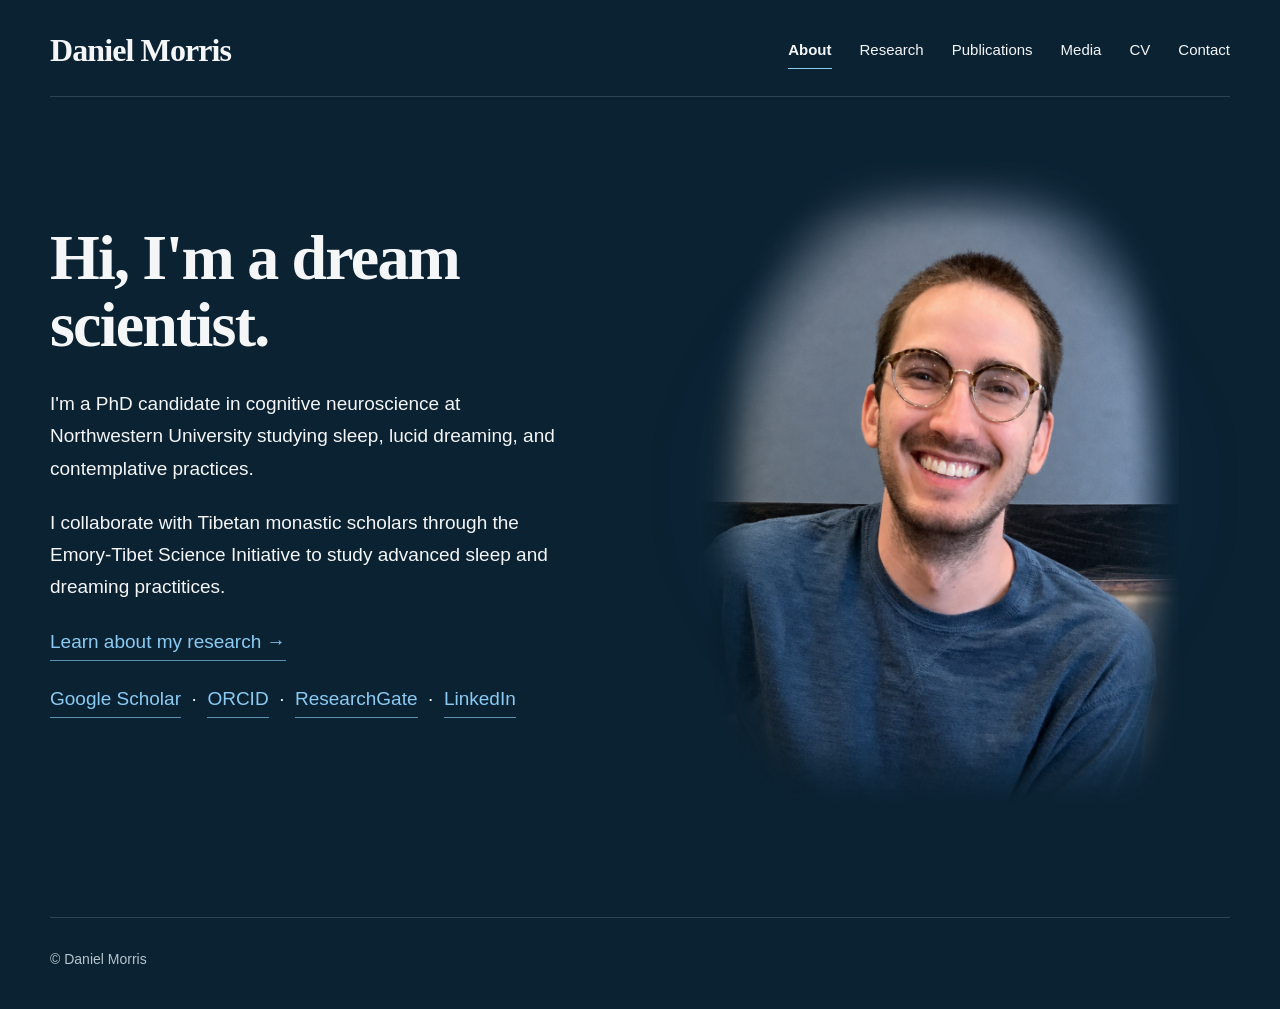
==== index.html @ db5aba52 "Revise collaboration details in index.html Updated collaboration description with Tibetan scholars." ====
<!DOCTYPE html>
<html lang="en">

<head>

    <meta charset="UTF-8">

    <meta
        name="viewport"
        content="width=device-width, initial-scale=1.0">

    <title>Daniel Morris | Dream scientist</title>

    <meta
        name="description"
        content="Daniel Morris is a dream scientist and PhD candidate in cognitive neuroscience at Northwestern University studying sleep, lucid dreaming, and contemplative practices.">

    <meta
        name="robots"
        content="index, follow">

    <link
        rel="canonical"
        href="https://danieljacobmorris.com/">

    <link
        rel="icon"
        type="image/png"
        href="/favicon.png">

    <link
        rel="apple-touch-icon"
        href="/favicon.png">

    <meta
        property="og:title"
        content="Daniel Morris | Dream scientist">

    <meta
        property="og:description"
        content="Daniel Morris is a dream scientist and PhD candidate in cognitive neuroscience at Northwestern University studying sleep, lucid dreaming, and contemplative practices.">

    <meta
        property="og:url"
        content="https://danieljacobmorris.com/">

    <meta
        property="og:type"
        content="profile">

    <meta
        property="og:site_name"
        content="Daniel Morris">

    <meta
        property="og:image"
        content="https://danieljacobmorris.com/images/profile.jpg">


    <script type="application/ld+json">
    {
        "@context": "https://schema.org",
        "@type": "WebSite",
        "@id": "https://danieljacobmorris.com/#website",
        "url": "https://danieljacobmorris.com/",
        "name": "Daniel Morris",
        "alternateName": "Daniel Jacob Morris"
    }
    </script>


    <script type="application/ld+json">
    {
        "@context": "https://schema.org",
        "@type": "ProfilePage",
        "@id": "https://danieljacobmorris.com/#profilepage",

        "url": "https://danieljacobmorris.com/",

        "name": "Daniel Morris | Dream scientist",

        "description": "Daniel Morris is a dream scientist and PhD candidate in cognitive neuroscience at Northwestern University studying sleep, lucid dreaming, and contemplative practices.",

        "isPartOf": {
            "@id": "https://danieljacobmorris.com/#website"
        },

        "mainEntity": {

            "@type": "Person",

            "@id": "https://danieljacobmorris.com/#person",

            "name": "Daniel Jacob Morris",

            "alternateName": [
                "Daniel Morris",
                "Daniel J. Morris"
            ],

            "url": "https://danieljacobmorris.com/",

            "image": "https://danieljacobmorris.com/images/profile.jpg",

            "jobTitle": "PhD Candidate in Cognitive Neuroscience",

            "description": "Dream scientist studying sleep, lucid dreaming, and contemplative practices.",

            "affiliation": {
                "@type": "CollegeOrUniversity",
                "name": "Northwestern University",
                "url": "https://www.northwestern.edu/"
            },

            "sameAs": [
                "https://scholar.google.com/citations?user=UMp7wjQAAAAJ&hl=en",
                "https://orcid.org/0009-0005-4579-817X",
                "https://www.researchgate.net/profile/Daniel-Morris-19",
                "https://www.linkedin.com/in/daniel-morris97"
            ],

            "knowsAbout": [
                "Sleep",
                "Dreaming",
                "Lucid Dreaming",
                "Cognitive Neuroscience",
                "Contemplative Practices",
                "Dream Research",
                "Consciousness"
            ]

        }
    }
    </script>


    <link
        rel="stylesheet"
        href="/style.css">

</head>


<body>


<a
    class="skip-link"
    href="#main-content">

    Skip to main content

</a>


<header class="site-header">

    <a
        class="site-name"
        href="/">

        Daniel Morris

    </a>


    <nav aria-label="Main navigation">

        <a
            href="/"
            aria-current="page">

            About

        </a>

        <a href="/research.html">
            Research
        </a>

        <a href="/publications.html">
            Publications
        </a>

        <a href="/media.html">
            Media
        </a>

        <a href="/cv.html">
            CV
        </a>

        <a href="/contact.html">
            Contact
        </a>

    </nav>

</header>


<main id="main-content">


    <section class="hero">


        <div class="hero-image">

            <img
                src="images/profile-blended.png"
                alt="Daniel Morris">

        </div>


        <div class="hero-text">

            <h1>
                Hi, I'm a dream scientist.
            </h1>


            <p>
                I'm a PhD candidate in cognitive neuroscience
                at Northwestern University studying sleep,
                lucid dreaming, and contemplative practices.
            </p>


            <p>
                I collaborate with Tibetan monastic scholars through the Emory-Tibet Science Initiative 
                to study advanced sleep and dreaming practitices.
            </p>


            <p>

                <a
                    class="text-link"
                    href="/research.html">

                    Learn about my research →

                </a>

            </p>


            <p>

                <a
                    class="text-link"
                    href="https://scholar.google.com/citations?user=UMp7wjQAAAAJ&hl=en"
                    target="_blank"
                    rel="noopener">

                    Google Scholar

                </a>

                &nbsp;·&nbsp;

                <a
                    class="text-link"
                    href="https://orcid.org/0009-0005-4579-817X"
                    target="_blank"
                    rel="noopener">

                    ORCID

                </a>

                &nbsp;·&nbsp;

                <a
                    class="text-link"
                    href="https://www.researchgate.net/profile/Daniel-Morris-19"
                    target="_blank"
                    rel="noopener">

                    ResearchGate

                </a>

                &nbsp;·&nbsp;

                <a
                    class="text-link"
                    href="https://www.linkedin.com/in/daniel-morris97"
                    target="_blank"
                    rel="noopener">

                    LinkedIn

                </a>

            </p>

        </div>


    </section>


</main>


<footer>

    <p>
        © Daniel Morris
    </p>

</footer>


</body>

</html>
---- style.css ----
/* =========================================================
   DANIEL MORRIS
   Personal Academic Website
   Dark Navy Theme
   ========================================================= */


/* =========================================================
   COLOR VARIABLES
   ========================================================= */

:root {
    --background: #0B2233;

    --text: #F4F6F7;
    --muted-text: #B7C4CC;

    --accent: #8BCBF3;
    --accent-soft: #B7DDF5;

    --line: rgba(244, 246, 247, 0.15);

    --panel: rgba(255, 255, 255, 0.045);
    --panel-hover: rgba(255, 255, 255, 0.075);

    --field: rgba(255, 255, 255, 0.075);
    --field-focus: rgba(255, 255, 255, 0.11);

    --deep: #071923;
}


/* =========================================================
   GLOBAL RESET
   ========================================================= */

*,
*::before,
*::after {
    box-sizing: border-box;
}


html {
    scroll-behavior: smooth;
}


body {
    margin: 0;

    min-height: 100vh;

    background: var(--background);
    color: var(--text);

    font-family:
        -apple-system,
        BlinkMacSystemFont,
        "Segoe UI",
        Helvetica,
        Arial,
        sans-serif;

    font-size: 16px;
    line-height: 1.65;

    -webkit-font-smoothing: antialiased;
}


img {
    display: block;
    max-width: 100%;
}


a {
    color: inherit;
}


main {
    width: 100%;
}


/* =========================================================
   ACCESSIBILITY
   ========================================================= */

.skip-link {
    position: absolute;

    top: 12px;
    left: -9999px;

    z-index: 1000;

    padding: 10px 15px;

    background: var(--text);
    color: var(--background);

    border: 1px solid var(--text);

    text-decoration: none;
}


.skip-link:focus {
    left: 12px;
}


a:focus-visible,
button:focus-visible,
input:focus-visible,
textarea:focus-visible {
    outline: 3px solid rgba(139, 203, 243, 0.55);
    outline-offset: 3px;
}


/* =========================================================
   HEADER
   ========================================================= */

.site-header {
    width: calc(100% - 96px);
    max-width: 1180px;

    margin: 0 auto;
    padding: 34px 0 30px;

    display: flex;
    align-items: center;
    justify-content: space-between;

    gap: 40px;

    border-bottom: 1px solid var(--line);
}


.site-name {
    color: var(--text);

    text-decoration: none;

    font-family:
        Georgia,
        "Times New Roman",
        serif;

    font-size: 32px;
    font-weight: 600;

    line-height: 1;

    letter-spacing: -0.9px;

    white-space: nowrap;

    transition: opacity 0.2s ease;
}


.site-name:hover {
    opacity: 0.68;
}


/* =========================================================
   NAVIGATION
   ========================================================= */

nav {
    display: flex;
    align-items: center;

    gap: 28px;
}


nav a {
    position: relative;

    color: var(--text);

    text-decoration: none;

    font-size: 15px;
    font-weight: 400;

    transition:
        opacity 0.2s ease,
        color 0.2s ease;
}


nav a:hover {
    color: var(--accent-soft);
}


nav a[aria-current="page"] {
    font-weight: 600;
}


nav a[aria-current="page"]::after {
    content: "";

    position: absolute;

    left: 0;
    right: 0;
    bottom: -7px;

    height: 1px;

    background: var(--accent);
}


/* =========================================================
   HOMEPAGE HERO
   ========================================================= */

.hero {
    width: calc(100% - 96px);
    max-width: 1180px;

    margin: 65px auto 115px;

    display: grid;

    grid-template-columns:
        minmax(0, 0.95fr)
        minmax(0, 1.05fr);

    gap: 70px;

    align-items: center;
}


/*
    Text appears on left and portrait appears on right,
    similar to the layout you liked.
*/

.hero-text {
    grid-column: 1;
    grid-row: 1;

    width: 100%;
    max-width: 540px;
}


.hero-image {
    grid-column: 2;
    grid-row: 1;

    position: relative;

    min-width: 0;

    display: flex;
    align-items: center;
    justify-content: center;
}


/*
    Very subtle blue glow behind portrait.
    This helps the image feel integrated into the page.
*/

.hero-image::before {
    content: "";

    position: absolute;

    width: 88%;
    height: 78%;

    left: 7%;
    top: 12%;

    background:
        radial-gradient(
            ellipse at center,
            rgba(66, 123, 158, 0.18) 0%,
            rgba(31, 77, 105, 0.10) 42%,
            rgba(11, 34, 51, 0) 74%
        );

    filter: blur(30px);

    pointer-events: none;
}


.hero-image img {
    position: relative;

    z-index: 1;

    width: 100%;
    height: auto;

    max-height: 640px;

    object-fit: contain;
    object-position: center;

    border-radius: 0;

    /*
       The PNG itself already has transparent feathered edges,
       so the #0B2233 page background comes through naturally.
    */

    filter:
        saturate(0.93)
        contrast(1.02);

    -webkit-filter:
        saturate(0.93)
        contrast(1.02);
}


.hero h1 {
    margin: 0 0 30px;

    color: var(--text);

    font-family:
        Georgia,
        "Times New Roman",
        serif;

    font-size: clamp(48px, 5vw, 66px);
    font-weight: 600;

    line-height: 1.05;

    letter-spacing: -1.8px;
}


.hero p {
    margin: 0 0 22px;

    color: var(--text);

    font-size: 19px;
    line-height: 1.7;
}


/* =========================================================
   TEXT LINKS
   ========================================================= */

.text-link {
    display: inline-block;

    color: var(--accent);

    text-decoration: none;

    border-bottom: 1px solid rgba(139, 203, 243, 0.65);

    padding-bottom: 2px;

    transition:
        color 0.2s ease,
        border-color 0.2s ease,
        opacity 0.2s ease;
}


.text-link:hover {
    color: var(--accent-soft);

    border-color: var(--accent-soft);
}


/* =========================================================
   STANDARD INTERIOR PAGES
   ========================================================= */

.page {
    width: calc(100% - 96px);
    max-width: 1000px;

    margin: 70px auto 120px;
}


.page-header {
    margin-bottom: 60px;
}


.page h1,
.page-header h1 {
    margin: 0 0 22px;

    font-family:
        Georgia,
        "Times New Roman",
        serif;

    font-size: clamp(44px, 5vw, 58px);
    font-weight: 600;

    line-height: 1.08;

    letter-spacing: -1.3px;

    color: var(--text);
}


.page-description {
    max-width: 720px;

    margin: 0;

    color: var(--muted-text);

    font-size: 19px;
    line-height: 1.75;
}


.page h2 {
    margin: 60px 0 18px;

    font-family:
        Georgia,
        "Times New Roman",
        serif;

    font-size: 30px;
    font-weight: 600;

    color: var(--text);
}


.page h3 {
    margin: 40px 0 12px;

    font-size: 21px;

    color: var(--text);
}


.page p {
    max-width: 760px;

    margin: 0 0 22px;

    font-size: 18px;
    line-height: 1.75;
}


/* =========================================================
   CONTENT SECTIONS
   ========================================================= */

.content-section {
    margin-bottom: 80px;
}


.content-section + .content-section {
    padding-top: 65px;

    border-top: 1px solid var(--line);
}


/* =========================================================
   GENERIC RESEARCH GRID
   ========================================================= */

.intro {
    width: calc(100% - 96px);
    max-width: 1180px;

    margin: 0 auto;
    padding: 80px 0 120px;

    border-top: 1px solid var(--line);
}


.intro h2 {
    margin: 0 0 20px;

    font-family:
        Georgia,
        "Times New Roman",
        serif;

    font-size: 40px;
    font-weight: 600;

    letter-spacing: -0.8px;
}


.section-intro {
    max-width: 680px;

    margin: 0 0 60px;

    color: var(--muted-text);

    font-size: 19px;
    line-height: 1.7;
}


.research-grid {
    display: grid;

    grid-template-columns:
        repeat(3, minmax(0, 1fr));

    gap: 50px;
}


.research-grid h3 {
    margin: 0 0 12px;

    font-family:
        Georgia,
        "Times New Roman",
        serif;

    font-size: 22px;
    font-weight: 600;
}


.research-grid p {
    margin: 0;

    color: var(--muted-text);

    line-height: 1.7;
}


/* =========================================================
   GENERIC PROJECT CARDS
   ========================================================= */

.project-list {
    display: grid;

    gap: 70px;
}


.project-card {
    display: grid;

    grid-template-columns:
        minmax(220px, 0.8fr)
        minmax(0, 1.2fr);

    gap: 50px;

    align-items: start;
}


.project-card img {
    width: 100%;

    aspect-ratio: 4 / 3;

    object-fit: cover;

    border-radius: 3px;
}


/* =========================================================
   GENERIC PUBLICATIONS
   ========================================================= */

.publication-list {
    display: flex;
    flex-direction: column;
}


.publication {
    padding: 27px 0;

    border-top: 1px solid var(--line);
}


.publication:last-child {
    border-bottom: 1px solid var(--line);
}


.publication-year {
    margin-bottom: 6px;

    color: var(--muted-text);

    font-size: 14px;
    font-weight: 600;
}


.publication p {
    max-width: 850px;

    margin: 0 0 10px;

    font-size: 16px;
}


.publication-links {
    display: flex;
    flex-wrap: wrap;

    gap: 14px;
}


/* =========================================================
   BUTTONS
   ========================================================= */

.button {
    display: inline-block;

    padding: 11px 18px;

    border: 1px solid rgba(244, 246, 247, 0.65);
    border-radius: 3px;

    background: transparent;
    color: var(--text);

    text-decoration: none;

    font-size: 15px;

    transition:
        background 0.2s ease,
        color 0.2s ease,
        border-color 0.2s ease;
}


.button:hover {
    background: var(--text);
    color: var(--background);

    border-color: var(--text);
}


.button-secondary {
    border-color: rgba(244, 246, 247, 0.36);
}


/* =========================================================
   CV PAGE
   ========================================================= */

.cv-page {
    width: calc(100% - 96px);
    max-width: 1180px;

    margin: 60px auto 110px;
}


.cv-heading {
    margin-bottom: 35px;

    display: flex;
    justify-content: space-between;
    align-items: flex-end;

    gap: 40px;
}


.cv-heading h1 {
    margin: 0 0 12px;

    font-family:
        Georgia,
        "Times New Roman",
        serif;

    font-size: clamp(44px, 5vw, 58px);
    font-weight: 600;

    line-height: 1.08;

    letter-spacing: -1.3px;

    color: var(--text);
}


.cv-heading p {
    margin: 0;

    color: var(--muted-text);

    font-size: 18px;
}


.cv-actions {
    display: flex;

    gap: 12px;
}


.cv-viewer {
    width: 100%;
    height: 82vh;

    min-height: 700px;

    overflow: hidden;

    background: rgba(255, 255, 255, 0.06);

    border: 1px solid var(--line);
}


.cv-viewer iframe {
    display: block;

    width: 100%;
    height: 100%;

    border: 0;
}


.pdf-fallback {
    margin-top: 15px;

    color: var(--muted-text);

    font-size: 14px;
}


.pdf-fallback a {
    color: var(--accent);

    text-underline-offset: 3px;
}


/* =========================================================
   CONTACT PAGE
   ========================================================= */

.contact-body {
    background: var(--background);

    color: var(--text);
}


/*
   Keeping this rule means your older Contact HTML will also
   look consistent if it still has the "contact-header" class.
*/

.contact-header .site-name {
    font-family:
        Georgia,
        "Times New Roman",
        serif;

    font-size: 32px;
    font-weight: 600;
}


.contact-page {
    width: calc(100% - 96px);
    max-width: 980px;

    margin: 65px auto 120px;
}


.contact-intro {
    max-width: 760px;

    margin-bottom: 95px;
}


.contact-intro h1 {
    margin: 0 0 28px;

    font-family:
        Georgia,
        "Times New Roman",
        serif;

    font-size: clamp(58px, 7vw, 84px);
    font-weight: 600;

    line-height: 1;

    letter-spacing: -2.5px;

    color: var(--text);
}


.contact-tagline {
    max-width: 640px;

    margin: 0 0 18px;

    color: var(--muted-text);

    font-family:
        Georgia,
        "Times New Roman",
        serif;

    font-size: 21px;
    font-style: italic;

    line-height: 1.65;
}


.contact-email {
    margin: 0;
}


.contact-email a {
    color: var(--accent);

    font-family:
        Georgia,
        "Times New Roman",
        serif;

    font-size: 18px;

    text-decoration: underline;
    text-decoration-thickness: 1px;
    text-underline-offset: 4px;

    transition: color 0.2s ease;
}


.contact-email a:hover {
    color: var(--accent-soft);
}


/* ---------- CONTACT FORM ---------- */

.contact-form-section {
    width: 100%;
    max-width: 820px;

    padding: 48px;

    background: var(--panel);

    border: 1px solid var(--line);
    border-radius: 8px;

    box-shadow:
        0 14px 45px rgba(0, 0, 0, 0.10);
}


.contact-form-heading {
    margin: 0 0 35px;

    font-family:
        Georgia,
        "Times New Roman",
        serif;

    font-size: 30px;
    font-weight: 600;

    line-height: 1.2;

    color: var(--text);
}


.contact-form-heading em {
    font-weight: 400;
}


.name-fieldset {
    margin: 0 0 23px;
    padding: 0;

    border: 0;
}


.name-fieldset legend {
    margin-bottom: 10px;

    font-family:
        Georgia,
        "Times New Roman",
        serif;

    font-size: 17px;

    color: var(--text);
}


.form-row {
    display: grid;

    grid-template-columns: 1fr 1fr;

    gap: 20px;
}


.form-field {
    margin-bottom: 25px;
}


.form-field label {
    display: block;

    margin-bottom: 8px;

    font-family:
        Georgia,
        "Times New Roman",
        serif;

    font-size: 16px;
    font-weight: 400;

    color: var(--text);
}


.required-text {
    margin-left: 4px;

    color: var(--muted-text);

    font-size: 14px;
    font-style: italic;
}


.form-field input,
.form-field textarea {
    display: block;

    width: 100%;

    background: var(--field);
    color: var(--text);

    border: 1px solid rgba(244, 246, 247, 0.34);
    border-radius: 5px;

    font-family:
        Georgia,
        "Times New Roman",
        serif;

    font-size: 17px;

    transition:
        border-color 0.2s ease,
        background 0.2s ease,
        box-shadow 0.2s ease;
}


.form-field input {
    height: 52px;

    padding: 11px 14px;
}


.form-field textarea {
    min-height: 165px;

    padding: 14px;

    line-height: 1.55;

    resize: vertical;
}


.form-field input:hover,
.form-field textarea:hover {
    background: rgba(255, 255, 255, 0.095);
}


.form-field input:focus,
.form-field textarea:focus {
    outline: none;

    background: var(--field-focus);

    border-color: var(--accent);

    box-shadow:
        0 0 0 3px rgba(139, 203, 243, 0.15);
}


.form-submit {
    display: inline-flex;

    align-items: center;
    justify-content: center;

    min-width: 145px;
    height: 58px;

    margin-top: 5px;

    padding: 0 28px;

    background: var(--text);
    color: var(--background);

    border: 1px solid var(--text);
    border-radius: 30px;

    font-family:
        Georgia,
        "Times New Roman",
        serif;

    font-size: 15px;
    letter-spacing: 0.7px;

    cursor: pointer;

    transition:
        background 0.2s ease,
        color 0.2s ease,
        transform 0.2s ease;
}


.form-submit:hover {
    background: var(--accent);
    color: var(--deep);

    border-color: var(--accent);

    transform: translateY(-1px);
}


/* =========================================================
   FOOTER
   ========================================================= */

footer {
    width: calc(100% - 96px);
    max-width: 1180px;

    margin: 0 auto;

    padding: 30px 0 38px;

    border-top: 1px solid var(--line);

    color: var(--muted-text);

    font-size: 14px;
}


footer p {
    margin: 0;
}


/* =========================================================
   TABLET
   ========================================================= */

@media (max-width: 950px) {

    .site-header,
    .hero,
    footer {
        width: calc(100% - 64px);
    }


    .page,
    .cv-page,
    .contact-page {
        width: calc(100% - 64px);
    }


    .hero {
        gap: 45px;
    }


    .hero-image img {
        max-height: 560px;
    }

}


/* =========================================================
   MOBILE
   ========================================================= */

@media (max-width: 750px) {

    .site-header {
        width: calc(100% - 44px);

        padding: 24px 0 20px;

        flex-direction: column;
        align-items: flex-start;

        gap: 18px;
    }


    .site-name,
    .contact-header .site-name {
        font-size: 29px;
    }


    nav {
        width: 100%;

        flex-wrap: wrap;

        gap: 10px 20px;
    }


    nav a {
        font-size: 14px;
    }


    .hero {
        width: calc(100% - 44px);

        margin-top: 40px;
        margin-bottom: 80px;

        grid-template-columns: 1fr;

        gap: 20px;
    }


    .hero-text {
        grid-column: 1;
        grid-row: 1;

        max-width: 600px;
    }


    .hero-image {
        grid-column: 1;
        grid-row: 2;

        margin-top: 8px;
    }


    .hero-image img {
        width: 100%;
        max-height: 520px;
    }


    .hero h1 {
        font-size: 44px;
    }


    .hero p {
        font-size: 18px;
    }


    .page {
        width: calc(100% - 44px);

        margin-top: 45px;
        margin-bottom: 85px;
    }


    .cv-page {
        width: calc(100% - 44px);

        margin-top: 40px;
    }


    .cv-heading {
        flex-direction: column;
        align-items: flex-start;

        gap: 22px;
    }


    .cv-actions {
        flex-wrap: wrap;
    }


    .cv-viewer {
        height: 72vh;

        min-height: 520px;
    }


    .contact-page {
        width: calc(100% - 44px);

        margin-top: 45px;
        margin-bottom: 85px;
    }


    .contact-intro {
        margin-bottom: 65px;
    }


    .contact-intro h1 {
        font-size: 56px;

        letter-spacing: -1.7px;
    }


    .contact-tagline {
        font-size: 19px;
    }


    .contact-form-section {
        padding: 30px 22px;
    }


    .form-row {
        grid-template-columns: 1fr;

        gap: 0;
    }


    .form-submit {
        width: 100%;
    }


    footer {
        width: calc(100% - 44px);
    }

}


/* =========================================================
   VERY SMALL PHONES
   ========================================================= */

@media (max-width: 420px) {

    .site-name,
    .contact-header .site-name {
        font-size: 27px;
    }


    nav {
        gap: 8px 15px;
    }


    .hero h1 {
        font-size: 38px;
    }


    .contact-intro h1 {
        font-size: 48px;
    }

}


/* =========================================================
   REDUCED MOTION
   ========================================================= */

@media (prefers-reduced-motion: reduce) {

    html {
        scroll-behavior: auto;
    }


    *,
    *::before,
    *::after {
        transition-duration: 0.01ms !important;
        animation-duration: 0.01ms !important;
        animation-iteration-count: 1 !important;
    }

}
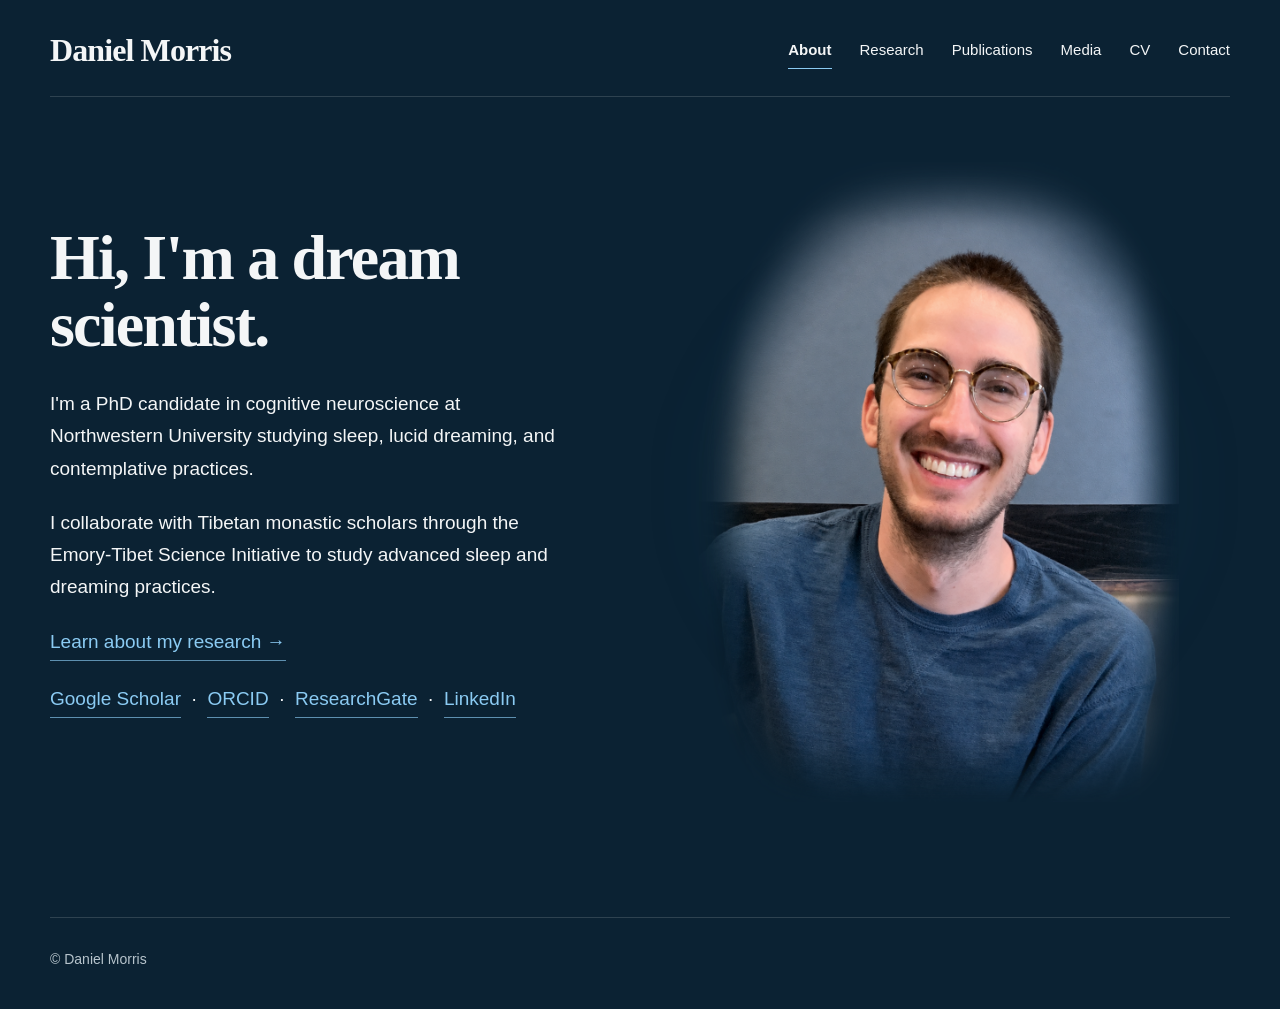
==== commit f3a038cf: "Fix typos in index.html" ====
--- a/index.html
+++ b/index.html
@@ -64,7 +64,7 @@
         "@id": "https://danieljacobmorris.com/#website",
         "url": "https://danieljacobmorris.com/",
         "name": "Daniel Morris",
-        "alternateName": "Daniel Jacob Morris"
+        "alternateName": "Daniel J. Morris"
     }
     </script>
 
@@ -230,7 +230,7 @@
 
             <p>
                 I collaborate with Tibetan monastic scholars through the Emory-Tibet Science Initiative 
-                to study advanced sleep and dreaming practitices.
+                to study advanced sleep and dreaming practices.
             </p>
 
 
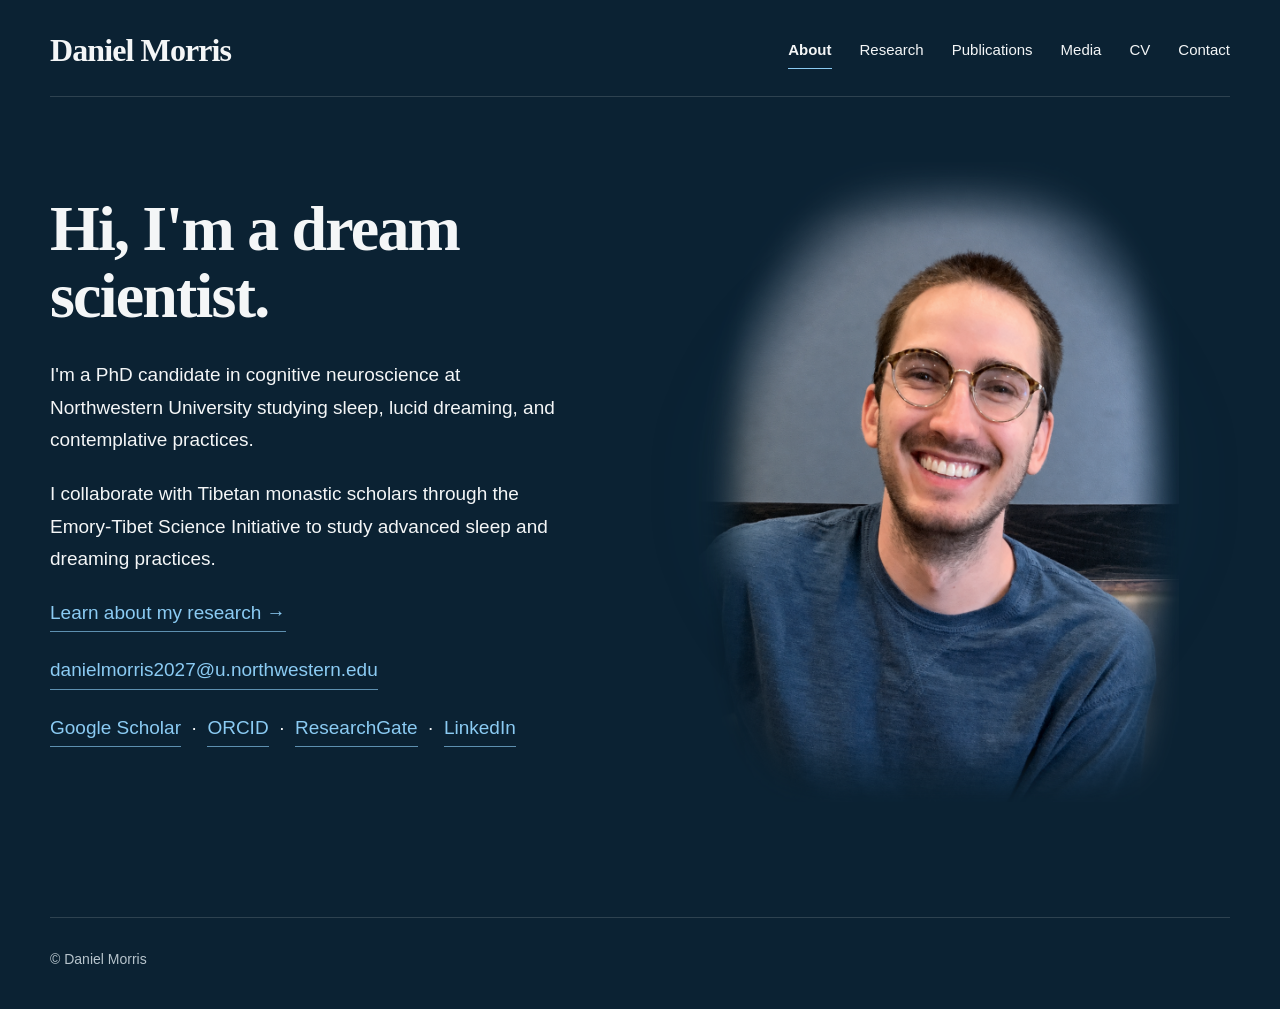
==== commit b2940f78: "Fix email link formatting in index.html" ====
--- a/index.html
+++ b/index.html
@@ -17,7 +17,7 @@
 
     <meta
         name="robots"
-        content="index, follow">
+        content="index, follow, max-image-preview:large">
 
     <link
         rel="canonical"
@@ -64,7 +64,10 @@
         "@id": "https://danieljacobmorris.com/#website",
         "url": "https://danieljacobmorris.com/",
         "name": "Daniel Morris",
-        "alternateName": "Daniel J. Morris"
+        "alternateName": [
+            "Daniel J. Morris",
+            "Daniel Jacob Morris"
+        ]
     }
     </script>
 
@@ -81,6 +84,14 @@
 
         "description": "Daniel Morris is a dream scientist and PhD candidate in cognitive neuroscience at Northwestern University studying sleep, lucid dreaming, and contemplative practices.",
 
+        "primaryImageOfPage": {
+            "@type": "ImageObject",
+            "@id": "https://danieljacobmorris.com/#primaryimage",
+            "url": "https://danieljacobmorris.com/images/profile.jpg",
+            "contentUrl": "https://danieljacobmorris.com/images/profile.jpg",
+            "caption": "Daniel Morris"
+        },
+
         "isPartOf": {
             "@id": "https://danieljacobmorris.com/#website"
         },
@@ -91,16 +102,22 @@
 
             "@id": "https://danieljacobmorris.com/#person",
 
-            "name": "Daniel Jacob Morris",
+            "name": "Daniel Morris",
 
             "alternateName": [
-                "Daniel Morris",
-                "Daniel J. Morris"
+                "Daniel J. Morris",
+                "Daniel Jacob Morris"
             ],
 
             "url": "https://danieljacobmorris.com/",
 
-            "image": "https://danieljacobmorris.com/images/profile.jpg",
+            "image": {
+                "@type": "ImageObject",
+                "@id": "https://danieljacobmorris.com/#primaryimage",
+                "url": "https://danieljacobmorris.com/images/profile.jpg",
+                "contentUrl": "https://danieljacobmorris.com/images/profile.jpg",
+                "caption": "Daniel Morris"
+            },
 
             "jobTitle": "PhD Candidate in Cognitive Neuroscience",
 
@@ -208,7 +225,7 @@
         <div class="hero-image">
 
             <img
-                src="images/profile-blended.png"
+                src="/images/profile-blended.png"
                 alt="Daniel Morris">
 
         </div>
@@ -229,7 +246,7 @@
 
 
             <p>
-                I collaborate with Tibetan monastic scholars through the Emory-Tibet Science Initiative 
+                I collaborate with Tibetan monastic scholars through the Emory-Tibet Science Initiative
                 to study advanced sleep and dreaming practices.
             </p>
 
@@ -241,6 +258,19 @@
                     href="/research.html">
 
                     Learn about my research →
+
+                </a>
+
+            </p>
+
+
+            <p>
+
+                <a
+                    class="text-link"
+                    href="mailto:danielmorris2027@u.northwestern.edu">
+
+                    danielmorris2027@u.northwestern.edu
 
                 </a>
 
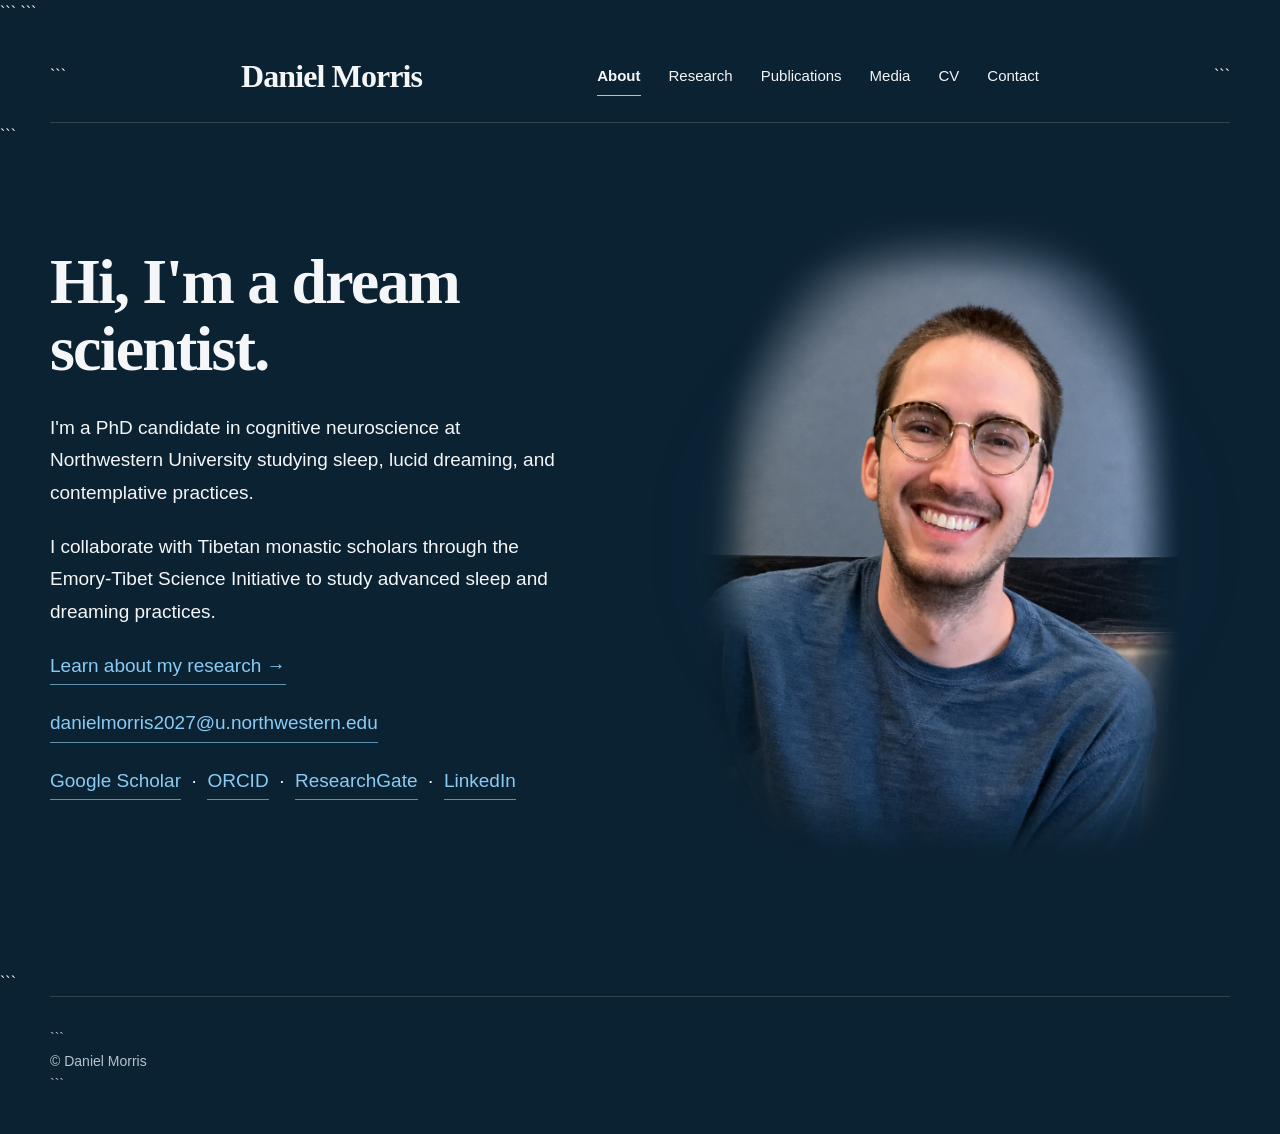
==== commit f7bdf47d: "Format HTML for improved readability" ====
--- a/index.html
+++ b/index.html
@@ -1,350 +1,353 @@
 <!DOCTYPE html>
+
 <html lang="en">
 
 <head>
 
-    <meta charset="UTF-8">
-
-    <meta
-        name="viewport"
-        content="width=device-width, initial-scale=1.0">
-
-    <title>Daniel Morris | Dream scientist</title>
-
-    <meta
-        name="description"
-        content="Daniel Morris is a dream scientist and PhD candidate in cognitive neuroscience at Northwestern University studying sleep, lucid dreaming, and contemplative practices.">
-
-    <meta
-        name="robots"
-        content="index, follow, max-image-preview:large">
-
-    <link
-        rel="canonical"
-        href="https://danieljacobmorris.com/">
-
-    <link
-        rel="icon"
-        type="image/png"
-        href="/favicon.png">
-
-    <link
-        rel="apple-touch-icon"
-        href="/favicon.png">
-
-    <meta
-        property="og:title"
-        content="Daniel Morris | Dream scientist">
-
-    <meta
-        property="og:description"
-        content="Daniel Morris is a dream scientist and PhD candidate in cognitive neuroscience at Northwestern University studying sleep, lucid dreaming, and contemplative practices.">
-
-    <meta
-        property="og:url"
-        content="https://danieljacobmorris.com/">
-
-    <meta
-        property="og:type"
-        content="profile">
-
-    <meta
-        property="og:site_name"
-        content="Daniel Morris">
-
-    <meta
-        property="og:image"
-        content="https://danieljacobmorris.com/images/profile.jpg">
-
-
-    <script type="application/ld+json">
-    {
-        "@context": "https://schema.org",
-        "@type": "WebSite",
-        "@id": "https://danieljacobmorris.com/#website",
-        "url": "https://danieljacobmorris.com/",
+```
+<meta charset="UTF-8">
+
+<meta
+    name="viewport"
+    content="width=device-width, initial-scale=1.0">
+
+<title>Daniel Morris | Dream scientist</title>
+
+<meta
+    name="description"
+    content="Daniel Morris is a dream scientist and PhD candidate in cognitive neuroscience at Northwestern University studying sleep, lucid dreaming, and contemplative practices.">
+
+<meta
+    name="robots"
+    content="index, follow, max-image-preview:large">
+
+<link
+    rel="canonical"
+    href="https://danieljacobmorris.com/">
+
+<link
+    rel="icon"
+    type="image/png"
+    href="/favicon.png">
+
+<link
+    rel="apple-touch-icon"
+    href="/favicon.png">
+
+<meta
+    property="og:title"
+    content="Daniel Morris | Dream scientist">
+
+<meta
+    property="og:description"
+    content="Daniel Morris is a dream scientist and PhD candidate in cognitive neuroscience at Northwestern University studying sleep, lucid dreaming, and contemplative practices.">
+
+<meta
+    property="og:url"
+    content="https://danieljacobmorris.com/">
+
+<meta
+    property="og:type"
+    content="profile">
+
+<meta
+    property="og:site_name"
+    content="Daniel Morris">
+
+<meta
+    property="og:image"
+    content="https://danieljacobmorris.com/images/profile-blended.png">
+
+
+<script type="application/ld+json">
+{
+    "@context": "https://schema.org",
+    "@type": "WebSite",
+    "@id": "https://danieljacobmorris.com/#website",
+    "url": "https://danieljacobmorris.com/",
+    "name": "Daniel Morris",
+    "alternateName": [
+        "Daniel J. Morris",
+        "Daniel Jacob Morris"
+    ]
+}
+</script>
+
+
+<script type="application/ld+json">
+{
+    "@context": "https://schema.org",
+    "@type": "ProfilePage",
+    "@id": "https://danieljacobmorris.com/#profilepage",
+
+    "url": "https://danieljacobmorris.com/",
+
+    "name": "Daniel Morris | Dream scientist",
+
+    "description": "Daniel Morris is a dream scientist and PhD candidate in cognitive neuroscience at Northwestern University studying sleep, lucid dreaming, and contemplative practices.",
+
+    "primaryImageOfPage": {
+        "@type": "ImageObject",
+        "@id": "https://danieljacobmorris.com/#primaryimage",
+        "url": "https://danieljacobmorris.com/images/profile-blended.png",
+        "contentUrl": "https://danieljacobmorris.com/images/profile-blended.png",
+        "caption": "Daniel Morris"
+    },
+
+    "isPartOf": {
+        "@id": "https://danieljacobmorris.com/#website"
+    },
+
+    "mainEntity": {
+
+        "@type": "Person",
+
+        "@id": "https://danieljacobmorris.com/#person",
+
         "name": "Daniel Morris",
+
         "alternateName": [
             "Daniel J. Morris",
             "Daniel Jacob Morris"
-        ]
-    }
-    </script>
-
-
-    <script type="application/ld+json">
-    {
-        "@context": "https://schema.org",
-        "@type": "ProfilePage",
-        "@id": "https://danieljacobmorris.com/#profilepage",
+        ],
 
         "url": "https://danieljacobmorris.com/",
 
-        "name": "Daniel Morris | Dream scientist",
-
-        "description": "Daniel Morris is a dream scientist and PhD candidate in cognitive neuroscience at Northwestern University studying sleep, lucid dreaming, and contemplative practices.",
-
-        "primaryImageOfPage": {
+        "image": {
             "@type": "ImageObject",
             "@id": "https://danieljacobmorris.com/#primaryimage",
-            "url": "https://danieljacobmorris.com/images/profile.jpg",
-            "contentUrl": "https://danieljacobmorris.com/images/profile.jpg",
+            "url": "https://danieljacobmorris.com/images/profile-blended.png",
+            "contentUrl": "https://danieljacobmorris.com/images/profile-blended.png",
             "caption": "Daniel Morris"
         },
 
-        "isPartOf": {
-            "@id": "https://danieljacobmorris.com/#website"
+        "jobTitle": "PhD Candidate in Cognitive Neuroscience",
+
+        "description": "Dream scientist studying sleep, lucid dreaming, and contemplative practices.",
+
+        "affiliation": {
+            "@type": "CollegeOrUniversity",
+            "name": "Northwestern University",
+            "url": "https://www.northwestern.edu/"
         },
 
-        "mainEntity": {
-
-            "@type": "Person",
-
-            "@id": "https://danieljacobmorris.com/#person",
-
-            "name": "Daniel Morris",
-
-            "alternateName": [
-                "Daniel J. Morris",
-                "Daniel Jacob Morris"
-            ],
-
-            "url": "https://danieljacobmorris.com/",
-
-            "image": {
-                "@type": "ImageObject",
-                "@id": "https://danieljacobmorris.com/#primaryimage",
-                "url": "https://danieljacobmorris.com/images/profile.jpg",
-                "contentUrl": "https://danieljacobmorris.com/images/profile.jpg",
-                "caption": "Daniel Morris"
-            },
-
-            "jobTitle": "PhD Candidate in Cognitive Neuroscience",
-
-            "description": "Dream scientist studying sleep, lucid dreaming, and contemplative practices.",
-
-            "affiliation": {
-                "@type": "CollegeOrUniversity",
-                "name": "Northwestern University",
-                "url": "https://www.northwestern.edu/"
-            },
-
-            "sameAs": [
-                "https://scholar.google.com/citations?user=UMp7wjQAAAAJ&hl=en",
-                "https://orcid.org/0009-0005-4579-817X",
-                "https://www.researchgate.net/profile/Daniel-Morris-19",
-                "https://www.linkedin.com/in/daniel-morris97"
-            ],
-
-            "knowsAbout": [
-                "Sleep",
-                "Dreaming",
-                "Lucid Dreaming",
-                "Cognitive Neuroscience",
-                "Contemplative Practices",
-                "Dream Research",
-                "Consciousness"
-            ]
-
-        }
+        "sameAs": [
+            "https://scholar.google.com/citations?user=UMp7wjQAAAAJ&hl=en",
+            "https://orcid.org/0009-0005-4579-817X",
+            "https://www.researchgate.net/profile/Daniel-Morris-19",
+            "https://www.linkedin.com/in/daniel-morris97"
+        ],
+
+        "knowsAbout": [
+            "Sleep",
+            "Dreaming",
+            "Lucid Dreaming",
+            "Cognitive Neuroscience",
+            "Contemplative Practices",
+            "Dream Research",
+            "Consciousness"
+        ]
+
     }
-    </script>
-
-
-    <link
-        rel="stylesheet"
-        href="/style.css">
+}
+</script>
+
+
+<link
+    rel="stylesheet"
+    href="/style.css">
+```
 
 </head>
 
-
 <body>
 
-
 <a
-    class="skip-link"
-    href="#main-content">
-
-    Skip to main content
+ class="skip-link"
+ href="#main-content">
+
+```
+Skip to main content
+```
 
 </a>
 
-
 <header class="site-header">
 
+```
+<a
+    class="site-name"
+    href="/">
+
+    Daniel Morris
+
+</a>
+
+
+<nav aria-label="Main navigation">
+
     <a
-        class="site-name"
-        href="/">
-
-        Daniel Morris
-
-    </a>
-
-
-    <nav aria-label="Main navigation">
-
-        <a
-            href="/"
-            aria-current="page">
-
-            About
-
-        </a>
-
-        <a href="/research.html">
-            Research
-        </a>
-
-        <a href="/publications.html">
-            Publications
-        </a>
-
-        <a href="/media.html">
-            Media
-        </a>
-
-        <a href="/cv.html">
-            CV
-        </a>
-
-        <a href="/contact.html">
-            Contact
-        </a>
-
-    </nav>
+        href="/"
+        aria-current="page">
+
+        About
+
+    </a>
+
+    <a href="/research.html">
+        Research
+    </a>
+
+    <a href="/publications.html">
+        Publications
+    </a>
+
+    <a href="/media.html">
+        Media
+    </a>
+
+    <a href="/cv.html">
+        CV
+    </a>
+
+    <a href="/contact.html">
+        Contact
+    </a>
+
+</nav>
+```
 
 </header>
 
-
 <main id="main-content">
 
-
-    <section class="hero">
-
-
-        <div class="hero-image">
-
-            <img
-                src="/images/profile-blended.png"
-                alt="Daniel Morris">
-
-        </div>
-
-
-        <div class="hero-text">
-
-            <h1>
-                Hi, I'm a dream scientist.
-            </h1>
-
-
-            <p>
-                I'm a PhD candidate in cognitive neuroscience
-                at Northwestern University studying sleep,
-                lucid dreaming, and contemplative practices.
-            </p>
-
-
-            <p>
-                I collaborate with Tibetan monastic scholars through the Emory-Tibet Science Initiative
-                to study advanced sleep and dreaming practices.
-            </p>
-
-
-            <p>
-
-                <a
-                    class="text-link"
-                    href="/research.html">
-
-                    Learn about my research →
-
-                </a>
-
-            </p>
-
-
-            <p>
-
-                <a
-                    class="text-link"
-                    href="mailto:danielmorris2027@u.northwestern.edu">
-
-                    danielmorris2027@u.northwestern.edu
-
-                </a>
-
-            </p>
-
-
-            <p>
-
-                <a
-                    class="text-link"
-                    href="https://scholar.google.com/citations?user=UMp7wjQAAAAJ&hl=en"
-                    target="_blank"
-                    rel="noopener">
-
-                    Google Scholar
-
-                </a>
-
-                &nbsp;·&nbsp;
-
-                <a
-                    class="text-link"
-                    href="https://orcid.org/0009-0005-4579-817X"
-                    target="_blank"
-                    rel="noopener">
-
-                    ORCID
-
-                </a>
-
-                &nbsp;·&nbsp;
-
-                <a
-                    class="text-link"
-                    href="https://www.researchgate.net/profile/Daniel-Morris-19"
-                    target="_blank"
-                    rel="noopener">
-
-                    ResearchGate
-
-                </a>
-
-                &nbsp;·&nbsp;
-
-                <a
-                    class="text-link"
-                    href="https://www.linkedin.com/in/daniel-morris97"
-                    target="_blank"
-                    rel="noopener">
-
-                    LinkedIn
-
-                </a>
-
-            </p>
-
-        </div>
-
-
-    </section>
-
+```
+<section class="hero">
+
+
+    <div class="hero-image">
+
+        <img
+            src="/images/profile-blended.png"
+            alt="Daniel Morris">
+
+    </div>
+
+
+    <div class="hero-text">
+
+        <h1>
+            Hi, I'm a dream scientist.
+        </h1>
+
+
+        <p>
+            I'm a PhD candidate in cognitive neuroscience
+            at Northwestern University studying sleep,
+            lucid dreaming, and contemplative practices.
+        </p>
+
+
+        <p>
+            I collaborate with Tibetan monastic scholars through the Emory-Tibet Science Initiative
+            to study advanced sleep and dreaming practices.
+        </p>
+
+
+        <p>
+
+            <a
+                class="text-link"
+                href="/research.html">
+
+                Learn about my research →
+
+            </a>
+
+        </p>
+
+
+        <p>
+
+            <a
+                class="text-link"
+                href="mailto:danielmorris2027@u.northwestern.edu">
+
+                danielmorris2027@u.northwestern.edu
+
+            </a>
+
+        </p>
+
+
+        <p>
+
+            <a
+                class="text-link"
+                href="https://scholar.google.com/citations?user=UMp7wjQAAAAJ&hl=en"
+                target="_blank"
+                rel="noopener">
+
+                Google Scholar
+
+            </a>
+
+            &nbsp;·&nbsp;
+
+            <a
+                class="text-link"
+                href="https://orcid.org/0009-0005-4579-817X"
+                target="_blank"
+                rel="noopener">
+
+                ORCID
+
+            </a>
+
+            &nbsp;·&nbsp;
+
+            <a
+                class="text-link"
+                href="https://www.researchgate.net/profile/Daniel-Morris-19"
+                target="_blank"
+                rel="noopener">
+
+                ResearchGate
+
+            </a>
+
+            &nbsp;·&nbsp;
+
+            <a
+                class="text-link"
+                href="https://www.linkedin.com/in/daniel-morris97"
+                target="_blank"
+                rel="noopener">
+
+                LinkedIn
+
+            </a>
+
+        </p>
+
+    </div>
+
+
+</section>
+```
 
 </main>
 
-
 <footer>
 
-    <p>
-        © Daniel Morris
-    </p>
+```
+<p>
+    © Daniel Morris
+</p>
+```
 
 </footer>
 
-
 </body>
 
 </html>
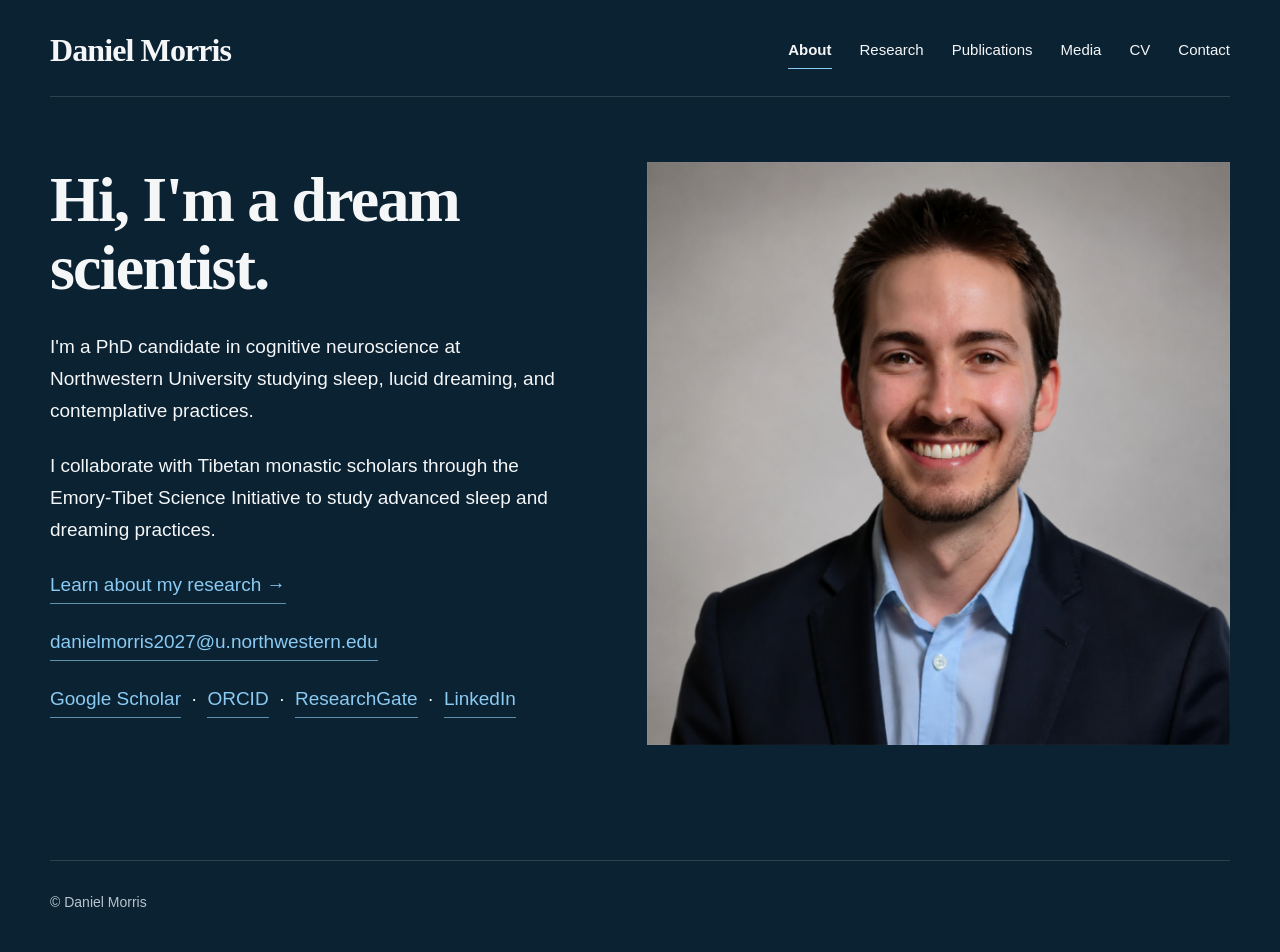
==== commit 1aa262e2: "Format HTML structure and improve indentation" ====
--- a/index.html
+++ b/index.html
@@ -4,116 +4,88 @@
 
 <head>
 
-```
-<meta charset="UTF-8">
-
-<meta
-    name="viewport"
-    content="width=device-width, initial-scale=1.0">
-
-<title>Daniel Morris | Dream scientist</title>
-
-<meta
-    name="description"
-    content="Daniel Morris is a dream scientist and PhD candidate in cognitive neuroscience at Northwestern University studying sleep, lucid dreaming, and contemplative practices.">
-
-<meta
-    name="robots"
-    content="index, follow, max-image-preview:large">
-
-<link
-    rel="canonical"
-    href="https://danieljacobmorris.com/">
-
-<link
-    rel="icon"
-    type="image/png"
-    href="/favicon.png">
-
-<link
-    rel="apple-touch-icon"
-    href="/favicon.png">
-
-<meta
-    property="og:title"
-    content="Daniel Morris | Dream scientist">
-
-<meta
-    property="og:description"
-    content="Daniel Morris is a dream scientist and PhD candidate in cognitive neuroscience at Northwestern University studying sleep, lucid dreaming, and contemplative practices.">
-
-<meta
-    property="og:url"
-    content="https://danieljacobmorris.com/">
-
-<meta
-    property="og:type"
-    content="profile">
-
-<meta
-    property="og:site_name"
-    content="Daniel Morris">
-
-<meta
-    property="og:image"
-    content="https://danieljacobmorris.com/images/profile-blended.png">
-
-
-<script type="application/ld+json">
-{
-    "@context": "https://schema.org",
-    "@type": "WebSite",
-    "@id": "https://danieljacobmorris.com/#website",
-    "url": "https://danieljacobmorris.com/",
-    "name": "Daniel Morris",
-    "alternateName": [
-        "Daniel J. Morris",
-        "Daniel Jacob Morris"
-    ]
-}
-</script>
-
-
-<script type="application/ld+json">
-{
-    "@context": "https://schema.org",
-    "@type": "ProfilePage",
-    "@id": "https://danieljacobmorris.com/#profilepage",
-
-    "url": "https://danieljacobmorris.com/",
-
-    "name": "Daniel Morris | Dream scientist",
-
-    "description": "Daniel Morris is a dream scientist and PhD candidate in cognitive neuroscience at Northwestern University studying sleep, lucid dreaming, and contemplative practices.",
-
-    "primaryImageOfPage": {
-        "@type": "ImageObject",
-        "@id": "https://danieljacobmorris.com/#primaryimage",
-        "url": "https://danieljacobmorris.com/images/profile-blended.png",
-        "contentUrl": "https://danieljacobmorris.com/images/profile-blended.png",
-        "caption": "Daniel Morris"
-    },
-
-    "isPartOf": {
-        "@id": "https://danieljacobmorris.com/#website"
-    },
-
-    "mainEntity": {
-
-        "@type": "Person",
-
-        "@id": "https://danieljacobmorris.com/#person",
-
+    <meta charset="UTF-8">
+
+    <meta
+        name="viewport"
+        content="width=device-width, initial-scale=1.0">
+
+    <title>Daniel Morris | Dream scientist</title>
+
+    <meta
+        name="description"
+        content="Daniel Morris is a dream scientist and PhD candidate in cognitive neuroscience at Northwestern University studying sleep, lucid dreaming, and contemplative practices.">
+
+    <meta
+        name="robots"
+        content="index, follow, max-image-preview:large">
+
+    <link
+        rel="canonical"
+        href="https://danieljacobmorris.com/">
+
+    <link
+        rel="icon"
+        type="image/png"
+        href="/favicon.png">
+
+    <link
+        rel="apple-touch-icon"
+        href="/favicon.png">
+
+    <meta
+        property="og:title"
+        content="Daniel Morris | Dream scientist">
+
+    <meta
+        property="og:description"
+        content="Daniel Morris is a dream scientist and PhD candidate in cognitive neuroscience at Northwestern University studying sleep, lucid dreaming, and contemplative practices.">
+
+    <meta
+        property="og:url"
+        content="https://danieljacobmorris.com/">
+
+    <meta
+        property="og:type"
+        content="profile">
+
+    <meta
+        property="og:site_name"
+        content="Daniel Morris">
+
+    <meta
+        property="og:image"
+        content="https://danieljacobmorris.com/images/profile-blended.png">
+
+
+    <script type="application/ld+json">
+    {
+        "@context": "https://schema.org",
+        "@type": "WebSite",
+        "@id": "https://danieljacobmorris.com/#website",
+        "url": "https://danieljacobmorris.com/",
         "name": "Daniel Morris",
-
         "alternateName": [
             "Daniel J. Morris",
             "Daniel Jacob Morris"
-        ],
+        ]
+    }
+    </script>
+
+
+    <script type="application/ld+json">
+    {
+        "@context": "https://schema.org",
+        "@type": "ProfilePage",
+        "@id": "https://danieljacobmorris.com/#profilepage",
 
         "url": "https://danieljacobmorris.com/",
 
-        "image": {
+        "name": "Daniel Morris | Dream scientist",
+
+        "description": "Daniel Morris is a dream scientist and PhD candidate in cognitive neuroscience at Northwestern University studying sleep, lucid dreaming, and contemplative practices.",
+
+        "primaryImageOfPage": {
             "@type": "ImageObject",
             "@id": "https://danieljacobmorris.com/#primaryimage",
             "url": "https://danieljacobmorris.com/images/profile-blended.png",
@@ -121,230 +93,248 @@
             "caption": "Daniel Morris"
         },
 
-        "jobTitle": "PhD Candidate in Cognitive Neuroscience",
-
-        "description": "Dream scientist studying sleep, lucid dreaming, and contemplative practices.",
-
-        "affiliation": {
-            "@type": "CollegeOrUniversity",
-            "name": "Northwestern University",
-            "url": "https://www.northwestern.edu/"
+        "isPartOf": {
+            "@id": "https://danieljacobmorris.com/#website"
         },
 
-        "sameAs": [
-            "https://scholar.google.com/citations?user=UMp7wjQAAAAJ&hl=en",
-            "https://orcid.org/0009-0005-4579-817X",
-            "https://www.researchgate.net/profile/Daniel-Morris-19",
-            "https://www.linkedin.com/in/daniel-morris97"
-        ],
-
-        "knowsAbout": [
-            "Sleep",
-            "Dreaming",
-            "Lucid Dreaming",
-            "Cognitive Neuroscience",
-            "Contemplative Practices",
-            "Dream Research",
-            "Consciousness"
-        ]
-
+        "mainEntity": {
+
+            "@type": "Person",
+
+            "@id": "https://danieljacobmorris.com/#person",
+
+            "name": "Daniel Morris",
+
+            "alternateName": [
+                "Daniel J. Morris",
+                "Daniel Jacob Morris"
+            ],
+
+            "url": "https://danieljacobmorris.com/",
+
+            "image": {
+                "@type": "ImageObject",
+                "@id": "https://danieljacobmorris.com/#primaryimage",
+                "url": "https://danieljacobmorris.com/images/profile-blended.png",
+                "contentUrl": "https://danieljacobmorris.com/images/profile-blended.png",
+                "caption": "Daniel Morris"
+            },
+
+            "jobTitle": "PhD Candidate in Cognitive Neuroscience",
+
+            "description": "Dream scientist studying sleep, lucid dreaming, and contemplative practices.",
+
+            "affiliation": {
+                "@type": "CollegeOrUniversity",
+                "name": "Northwestern University",
+                "url": "https://www.northwestern.edu/"
+            },
+
+            "sameAs": [
+                "https://scholar.google.com/citations?user=UMp7wjQAAAAJ&hl=en",
+                "https://orcid.org/0009-0005-4579-817X",
+                "https://www.researchgate.net/profile/Daniel-Morris-19",
+                "https://www.linkedin.com/in/daniel-morris97"
+            ],
+
+            "knowsAbout": [
+                "Sleep",
+                "Dreaming",
+                "Lucid Dreaming",
+                "Cognitive Neuroscience",
+                "Contemplative Practices",
+                "Dream Research",
+                "Consciousness"
+            ]
+
+        }
     }
-}
-</script>
-
-
-<link
-    rel="stylesheet"
-    href="/style.css">
-```
+    </script>
+
+
+    <link
+        rel="stylesheet"
+        href="/style.css">
 
 </head>
 
 <body>
 
 <a
- class="skip-link"
- href="#main-content">
-
-```
-Skip to main content
-```
+    class="skip-link"
+    href="#main-content">
+
+    Skip to main content
 
 </a>
 
 <header class="site-header">
 
-```
-<a
-    class="site-name"
-    href="/">
-
-    Daniel Morris
-
-</a>
-
-
-<nav aria-label="Main navigation">
-
     <a
-        href="/"
-        aria-current="page">
-
-        About
+        class="site-name"
+        href="/">
+
+        Daniel Morris
 
     </a>
 
-    <a href="/research.html">
-        Research
-    </a>
-
-    <a href="/publications.html">
-        Publications
-    </a>
-
-    <a href="/media.html">
-        Media
-    </a>
-
-    <a href="/cv.html">
-        CV
-    </a>
-
-    <a href="/contact.html">
-        Contact
-    </a>
-
-</nav>
-```
+
+    <nav aria-label="Main navigation">
+
+        <a
+            href="/"
+            aria-current="page">
+
+            About
+
+        </a>
+
+        <a href="/research.html">
+            Research
+        </a>
+
+        <a href="/publications.html">
+            Publications
+        </a>
+
+        <a href="/media.html">
+            Media
+        </a>
+
+        <a href="/cv.html">
+            CV
+        </a>
+
+        <a href="/contact.html">
+            Contact
+        </a>
+
+    </nav>
 
 </header>
 
 <main id="main-content">
 
-```
-<section class="hero">
-
-
-    <div class="hero-image">
-
-        <img
-            src="/images/profile-blended.png"
-            alt="Daniel Morris">
-
-    </div>
-
-
-    <div class="hero-text">
-
-        <h1>
-            Hi, I'm a dream scientist.
-        </h1>
-
-
-        <p>
-            I'm a PhD candidate in cognitive neuroscience
-            at Northwestern University studying sleep,
-            lucid dreaming, and contemplative practices.
-        </p>
-
-
-        <p>
-            I collaborate with Tibetan monastic scholars through the Emory-Tibet Science Initiative
-            to study advanced sleep and dreaming practices.
-        </p>
-
-
-        <p>
-
-            <a
-                class="text-link"
-                href="/research.html">
-
-                Learn about my research →
-
-            </a>
-
-        </p>
-
-
-        <p>
-
-            <a
-                class="text-link"
-                href="mailto:danielmorris2027@u.northwestern.edu">
-
-                danielmorris2027@u.northwestern.edu
-
-            </a>
-
-        </p>
-
-
-        <p>
-
-            <a
-                class="text-link"
-                href="https://scholar.google.com/citations?user=UMp7wjQAAAAJ&hl=en"
-                target="_blank"
-                rel="noopener">
-
-                Google Scholar
-
-            </a>
-
-            &nbsp;·&nbsp;
-
-            <a
-                class="text-link"
-                href="https://orcid.org/0009-0005-4579-817X"
-                target="_blank"
-                rel="noopener">
-
-                ORCID
-
-            </a>
-
-            &nbsp;·&nbsp;
-
-            <a
-                class="text-link"
-                href="https://www.researchgate.net/profile/Daniel-Morris-19"
-                target="_blank"
-                rel="noopener">
-
-                ResearchGate
-
-            </a>
-
-            &nbsp;·&nbsp;
-
-            <a
-                class="text-link"
-                href="https://www.linkedin.com/in/daniel-morris97"
-                target="_blank"
-                rel="noopener">
-
-                LinkedIn
-
-            </a>
-
-        </p>
-
-    </div>
-
-
-</section>
-```
+    <section class="hero">
+
+
+        <div class="hero-image">
+
+            <img
+                src="/images/profile-blended.png"
+                alt="Daniel Morris">
+
+        </div>
+
+
+        <div class="hero-text">
+
+            <h1>
+                Hi, I'm a dream scientist.
+            </h1>
+
+
+            <p>
+                I'm a PhD candidate in cognitive neuroscience
+                at Northwestern University studying sleep,
+                lucid dreaming, and contemplative practices.
+            </p>
+
+
+            <p>
+                I collaborate with Tibetan monastic scholars through the Emory-Tibet Science Initiative
+                to study advanced sleep and dreaming practices.
+            </p>
+
+
+            <p>
+
+                <a
+                    class="text-link"
+                    href="/research.html">
+
+                    Learn about my research →
+
+                </a>
+
+            </p>
+
+
+            <p>
+
+                <a
+                    class="text-link"
+                    href="mailto:danielmorris2027@u.northwestern.edu">
+
+                    danielmorris2027@u.northwestern.edu
+
+                </a>
+
+            </p>
+
+
+            <p>
+
+                <a
+                    class="text-link"
+                    href="https://scholar.google.com/citations?user=UMp7wjQAAAAJ&hl=en"
+                    target="_blank"
+                    rel="noopener">
+
+                    Google Scholar
+
+                </a>
+
+                &nbsp;·&nbsp;
+
+                <a
+                    class="text-link"
+                    href="https://orcid.org/0009-0005-4579-817X"
+                    target="_blank"
+                    rel="noopener">
+
+                    ORCID
+
+                </a>
+
+                &nbsp;·&nbsp;
+
+                <a
+                    class="text-link"
+                    href="https://www.researchgate.net/profile/Daniel-Morris-19"
+                    target="_blank"
+                    rel="noopener">
+
+                    ResearchGate
+
+                </a>
+
+                &nbsp;·&nbsp;
+
+                <a
+                    class="text-link"
+                    href="https://www.linkedin.com/in/daniel-morris97"
+                    target="_blank"
+                    rel="noopener">
+
+                    LinkedIn
+
+                </a>
+
+            </p>
+
+        </div>
+
+
+    </section>
 
 </main>
 
 <footer>
 
-```
-<p>
-    © Daniel Morris
-</p>
-```
+    <p>
+        © Daniel Morris
+    </p>
 
 </footer>
 
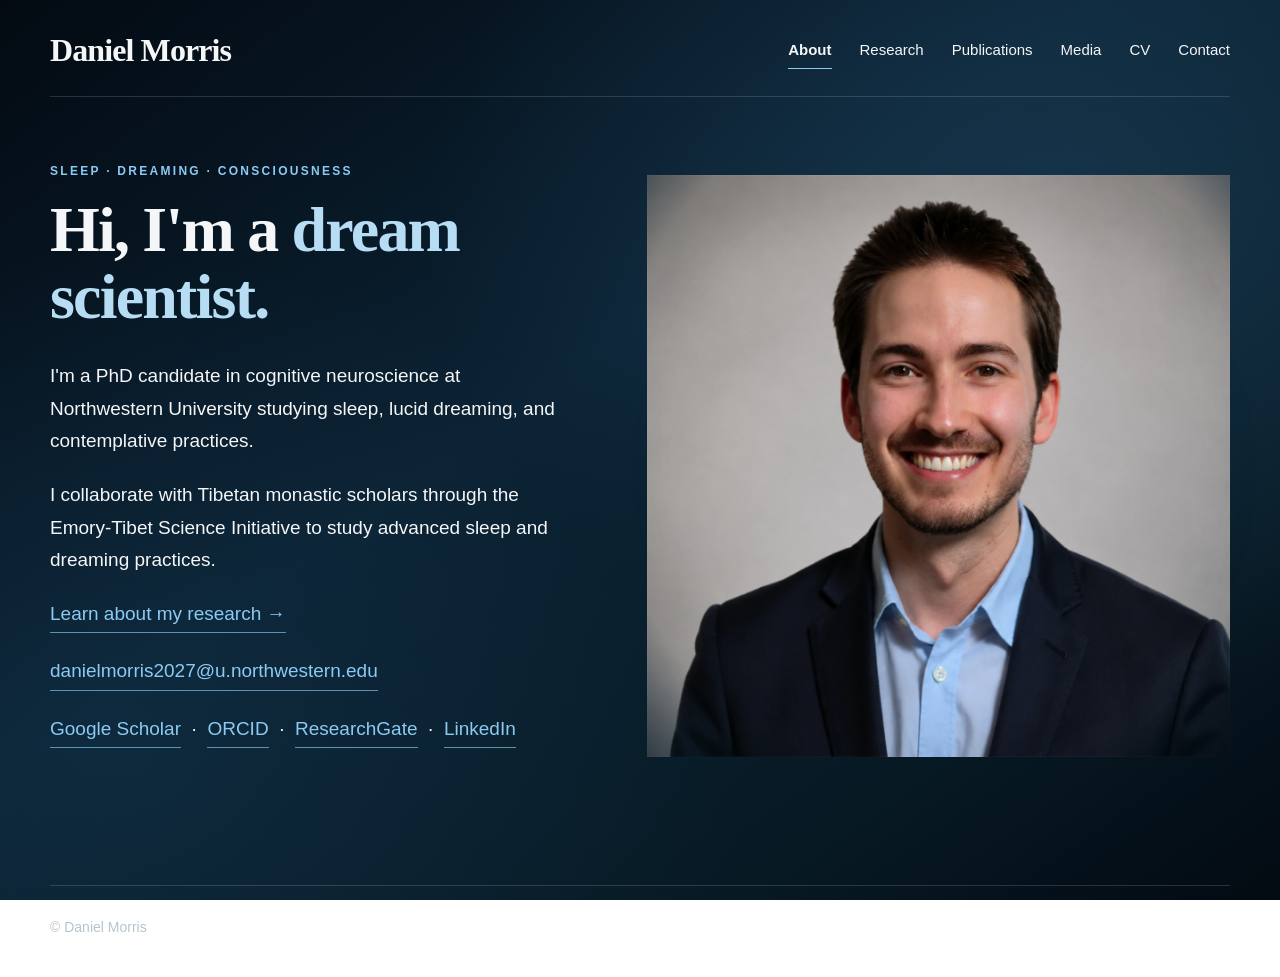
==== commit 8f7bede9: "Refactor HTML structure and content" ====
--- a/index.html
+++ b/index.html
@@ -1,9 +1,8 @@
+
 <!DOCTYPE html>
-
 <html lang="en">
 
 <head>
-
     <meta charset="UTF-8">
 
     <meta
@@ -56,7 +55,6 @@
     <meta
         property="og:image"
         content="https://danieljacobmorris.com/images/profile-blended.png">
-
 
     <script type="application/ld+json">
     {
@@ -72,7 +70,6 @@
     }
     </script>
 
-
     <script type="application/ld+json">
     {
         "@context": "https://schema.org",
@@ -98,7 +95,6 @@
         },
 
         "mainEntity": {
-
             "@type": "Person",
 
             "@id": "https://danieljacobmorris.com/#person",
@@ -146,12 +142,10 @@
                 "Dream Research",
                 "Consciousness"
             ]
-
         }
     }
     </script>
 
-
     <link
         rel="stylesheet"
         href="/style.css">
@@ -178,7 +172,6 @@
 
     </a>
 
-
     <nav aria-label="Main navigation">
 
         <a
@@ -217,7 +210,6 @@
 
     <section class="hero">
 
-
         <div class="hero-image">
 
             <img
@@ -226,13 +218,18 @@
 
         </div>
 
-
         <div class="hero-text">
 
+            <p class="hero-eyebrow">
+                Sleep · Dreaming · Consciousness
+            </p>
+
             <h1>
-                Hi, I'm a dream scientist.
+                Hi, I'm a
+                <span class="hero-highlight">
+                    dream scientist.
+                </span>
             </h1>
-
 
             <p>
                 I'm a PhD candidate in cognitive neuroscience
@@ -240,13 +237,12 @@
                 lucid dreaming, and contemplative practices.
             </p>
 
-
-            <p>
-                I collaborate with Tibetan monastic scholars through the Emory-Tibet Science Initiative
+            <p>
+                I collaborate with Tibetan monastic scholars
+                through the Emory-Tibet Science Initiative
                 to study advanced sleep and dreaming practices.
             </p>
 
-
             <p>
 
                 <a
@@ -259,7 +255,6 @@
 
             </p>
 
-
             <p>
 
                 <a
@@ -271,7 +266,6 @@
                 </a>
 
             </p>
-
 
             <p>
 
@@ -325,7 +319,6 @@
 
         </div>
 
-
     </section>
 
 </main>
--- a/style.css
+++ b/style.css
@@ -10,7 +10,12 @@
    ========================================================= */
 
 :root {
-    --background: #0B2233;
+    /* Midnight-blue palette */
+    --black: #030A12;
+    --deep: #071923;
+    --background: #0B2233;  /* Original navy */
+    --ocean: #163A54;
+    --blue-muted: #285576;
 
     --text: #F4F6F7;
     --muted-text: #B7C4CC;
@@ -20,13 +25,12 @@
 
     --line: rgba(244, 246, 247, 0.15);
 
-    --panel: rgba(255, 255, 255, 0.045);
-    --panel-hover: rgba(255, 255, 255, 0.075);
+    --panel: rgba(22, 58, 84, 0.34);
+    --panel-hover: rgba(40, 85, 118, 0.39);
 
     --field: rgba(255, 255, 255, 0.075);
     --field-focus: rgba(255, 255, 255, 0.11);
 
-    --deep: #071923;
 }
 
 
@@ -51,7 +55,26 @@
 
     min-height: 100vh;
 
-    background: var(--background);
+    /* Soft light concentrations over a deep-blue/near-black base. */
+    background:
+        radial-gradient(
+            ellipse 70% 72% at 84% 24%,
+            rgba(40, 85, 118, 0.38) 0%,
+            transparent 73%
+        ),
+        radial-gradient(
+            ellipse 65% 75% at 10% 84%,
+            rgba(22, 58, 84, 0.34) 0%,
+            transparent 75%
+        ),
+        linear-gradient(
+            145deg,
+            var(--black) 0%,
+            var(--background) 43%,
+            var(--deep) 79%,
+            var(--black) 100%
+        );
+    background-attachment: fixed;
     color: var(--text);
 
     font-family:
@@ -209,7 +232,8 @@
 }
 
 
-nav a[aria-current="page"]::after {
+/* Underline expands on hover and stays visible on the current page. */
+nav a::after {
     content: "";
 
     position: absolute;
@@ -221,6 +245,15 @@
     height: 1px;
 
     background: var(--accent);
+    transform: scaleX(0);
+    transform-origin: left;
+    transition: transform 0.25s ease;
+}
+
+nav a:hover::after,
+nav a:focus-visible::after,
+nav a[aria-current="page"]::after {
+    transform: scaleX(1);
 }
 
 
@@ -293,14 +326,17 @@
     background:
         radial-gradient(
             ellipse at center,
-            rgba(66, 123, 158, 0.18) 0%,
-            rgba(31, 77, 105, 0.10) 42%,
-            rgba(11, 34, 51, 0) 74%
+            rgba(67, 128, 168, 0.30) 0%,
+            rgba(31, 77, 105, 0.16) 43%,
+            transparent 76%
         );
 
-    filter: blur(30px);
+    filter: blur(35px);
 
     pointer-events: none;
+
+    /* Ambient light only; no moving foreground objects. */
+    animation: ambient-glow 16s ease-in-out infinite alternate;
 }
 
 
@@ -319,10 +355,19 @@
 
     border-radius: 0;
 
-    /*
-       The PNG itself already has transparent feathered edges,
-       so the #0B2233 page background comes through naturally.
-    */
+    /* Gently soften any visible rectangular photograph boundaries. */
+    -webkit-mask-image: radial-gradient(
+        ellipse 79% 84% at 50% 45%,
+        #000 58%,
+        rgba(0, 0, 0, 0.94) 72%,
+        transparent 100%
+    );
+    mask-image: radial-gradient(
+        ellipse 79% 84% at 50% 45%,
+        #000 58%,
+        rgba(0, 0, 0, 0.94) 72%,
+        transparent 100%
+    );
 
     filter:
         saturate(0.93)
@@ -362,6 +407,33 @@
     line-height: 1.7;
 }
 
+
+
+/* A small visual anchor, and one cool-toned headline phrase. */
+.hero .hero-eyebrow {
+    margin: 0 0 16px;
+    color: var(--accent);
+    font-size: 12px;
+    font-weight: 650;
+    line-height: 1.5;
+    letter-spacing: 0.19em;
+    text-transform: uppercase;
+}
+
+.hero-highlight {
+    color: var(--accent-soft);
+}
+
+@keyframes ambient-glow {
+    from {
+        opacity: 0.64;
+        transform: translate3d(-8px, 5px, 0) scale(0.97);
+    }
+    to {
+        opacity: 0.95;
+        transform: translate3d(8px, -5px, 0) scale(1.04);
+    }
+}
 
 /* =========================================================
    TEXT LINKS
@@ -791,8 +863,7 @@
    ========================================================= */
 
 .contact-body {
-    background: var(--background);
-
+    /* Use the same atmospheric background as the other pages. */
     color: var(--text);
 }
 
@@ -1132,6 +1203,44 @@
 
 
 /* =========================================================
+   SUBTLE SECTION DEPTH + HOVER REFINEMENTS
+   The Research and Media HTML contain their own page-specific
+   styles. These selectors are intentionally more specific.
+   ========================================================= */
+
+.research-page .research-team-section,
+.media-page .media-section:nth-of-type(even) {
+    background: linear-gradient(
+        105deg,
+        rgba(22, 58, 84, 0.12),
+        rgba(3, 10, 18, 0.02) 85%
+    );
+    border-radius: 12px;
+}
+
+.research-page .current-project-group,
+.research-page .research-project-card,
+.media-page .montage-feature,
+.media-page .video-blog-promo {
+    box-shadow: 0 10px 30px rgba(0, 0, 0, 0.08);
+    transition:
+        background 0.25s ease,
+        border-color 0.25s ease,
+        box-shadow 0.25s ease,
+        transform 0.25s ease;
+}
+
+.research-page .current-project-group:hover,
+.research-page .research-project-card:hover,
+.media-page .montage-feature:hover,
+.media-page .video-blog-promo:hover {
+    background: var(--panel-hover);
+    border-color: rgba(139, 203, 243, 0.27);
+    box-shadow: 0 16px 38px rgba(0, 0, 0, 0.16);
+    transform: translateY(-2px);
+}
+
+/* =========================================================
    TABLET
    ========================================================= */
 
@@ -1168,6 +1277,10 @@
    ========================================================= */
 
 @media (max-width: 750px) {
+
+    body {
+        background-attachment: scroll;
+    }
 
     .site-header {
         width: calc(100% - 44px);
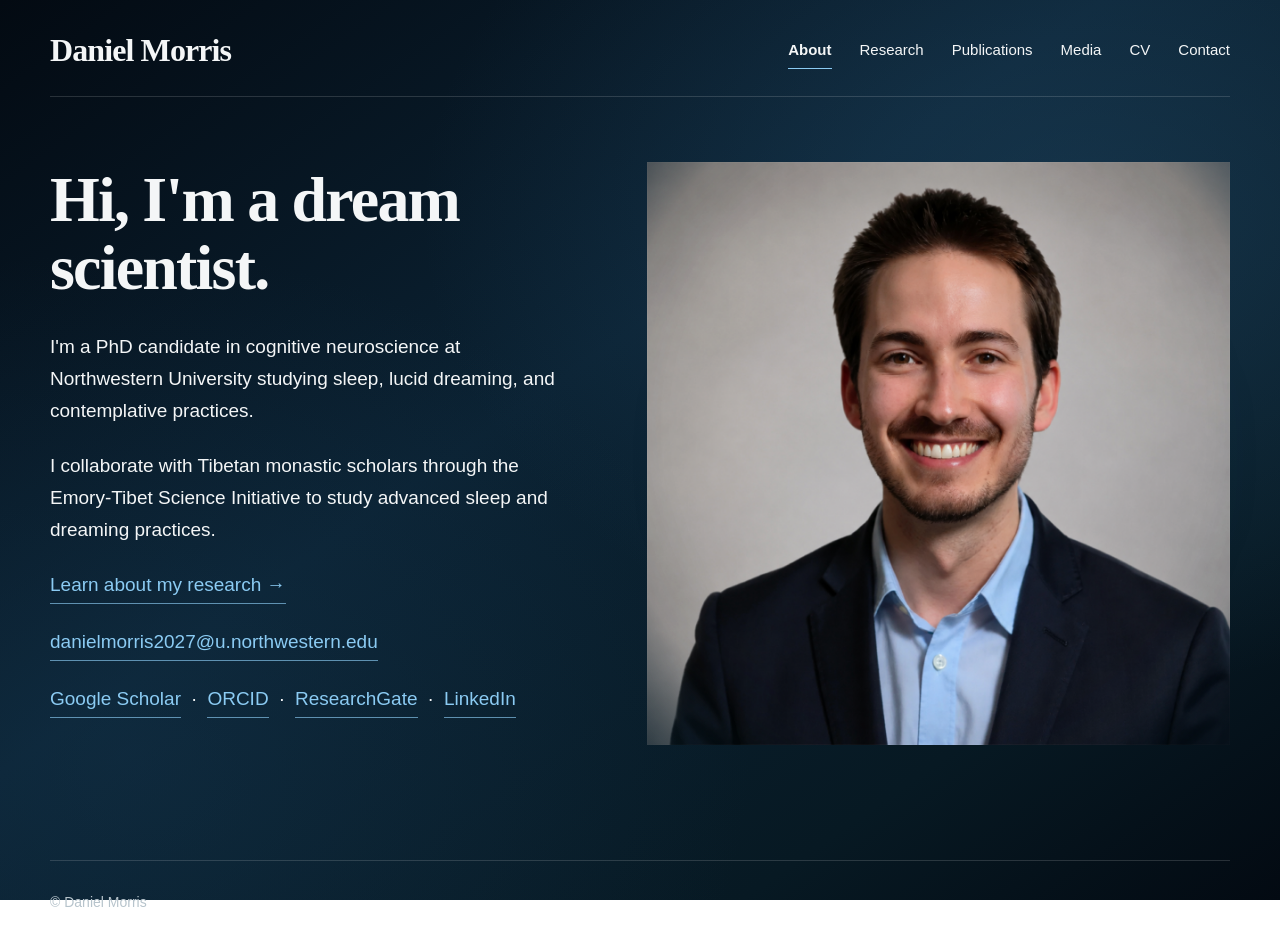
==== commit bbf705c7: "Refactor meta tags and improve HTML structure" ====
--- a/index.html
+++ b/index.html
@@ -1,60 +1,24 @@
 
 <!DOCTYPE html>
 <html lang="en">
-
 <head>
     <meta charset="UTF-8">
-
-    <meta
-        name="viewport"
-        content="width=device-width, initial-scale=1.0">
-
+    <meta name="viewport" content="width=device-width, initial-scale=1.0">
     <title>Daniel Morris | Dream scientist</title>
 
-    <meta
-        name="description"
-        content="Daniel Morris is a dream scientist and PhD candidate in cognitive neuroscience at Northwestern University studying sleep, lucid dreaming, and contemplative practices.">
+    <meta name="description" content="Daniel Morris is a dream scientist and PhD candidate in cognitive neuroscience at Northwestern University studying sleep, lucid dreaming, and contemplative practices.">
+    <meta name="robots" content="index, follow, max-image-preview:large">
 
-    <meta
-        name="robots"
-        content="index, follow, max-image-preview:large">
+    <link rel="canonical" href="https://danieljacobmorris.com/">
+    <link rel="icon" type="image/png" href="/favicon.png">
+    <link rel="apple-touch-icon" href="/favicon.png">
 
-    <link
-        rel="canonical"
-        href="https://danieljacobmorris.com/">
-
-    <link
-        rel="icon"
-        type="image/png"
-        href="/favicon.png">
-
-    <link
-        rel="apple-touch-icon"
-        href="/favicon.png">
-
-    <meta
-        property="og:title"
-        content="Daniel Morris | Dream scientist">
-
-    <meta
-        property="og:description"
-        content="Daniel Morris is a dream scientist and PhD candidate in cognitive neuroscience at Northwestern University studying sleep, lucid dreaming, and contemplative practices.">
-
-    <meta
-        property="og:url"
-        content="https://danieljacobmorris.com/">
-
-    <meta
-        property="og:type"
-        content="profile">
-
-    <meta
-        property="og:site_name"
-        content="Daniel Morris">
-
-    <meta
-        property="og:image"
-        content="https://danieljacobmorris.com/images/profile-blended.png">
+    <meta property="og:title" content="Daniel Morris | Dream scientist">
+    <meta property="og:description" content="Daniel Morris is a dream scientist and PhD candidate in cognitive neuroscience at Northwestern University studying sleep, lucid dreaming, and contemplative practices.">
+    <meta property="og:url" content="https://danieljacobmorris.com/">
+    <meta property="og:type" content="profile">
+    <meta property="og:site_name" content="Daniel Morris">
+    <meta property="og:image" content="https://danieljacobmorris.com/images/profile-blended.png">
 
     <script type="application/ld+json">
     {
@@ -75,13 +39,9 @@
         "@context": "https://schema.org",
         "@type": "ProfilePage",
         "@id": "https://danieljacobmorris.com/#profilepage",
-
         "url": "https://danieljacobmorris.com/",
-
         "name": "Daniel Morris | Dream scientist",
-
         "description": "Daniel Morris is a dream scientist and PhD candidate in cognitive neuroscience at Northwestern University studying sleep, lucid dreaming, and contemplative practices.",
-
         "primaryImageOfPage": {
             "@type": "ImageObject",
             "@id": "https://danieljacobmorris.com/#primaryimage",
@@ -89,25 +49,18 @@
             "contentUrl": "https://danieljacobmorris.com/images/profile-blended.png",
             "caption": "Daniel Morris"
         },
-
         "isPartOf": {
             "@id": "https://danieljacobmorris.com/#website"
         },
-
         "mainEntity": {
             "@type": "Person",
-
             "@id": "https://danieljacobmorris.com/#person",
-
             "name": "Daniel Morris",
-
             "alternateName": [
                 "Daniel J. Morris",
                 "Daniel Jacob Morris"
             ],
-
             "url": "https://danieljacobmorris.com/",
-
             "image": {
                 "@type": "ImageObject",
                 "@id": "https://danieljacobmorris.com/#primaryimage",
@@ -115,24 +68,19 @@
                 "contentUrl": "https://danieljacobmorris.com/images/profile-blended.png",
                 "caption": "Daniel Morris"
             },
-
             "jobTitle": "PhD Candidate in Cognitive Neuroscience",
-
             "description": "Dream scientist studying sleep, lucid dreaming, and contemplative practices.",
-
             "affiliation": {
                 "@type": "CollegeOrUniversity",
                 "name": "Northwestern University",
                 "url": "https://www.northwestern.edu/"
             },
-
             "sameAs": [
                 "https://scholar.google.com/citations?user=UMp7wjQAAAAJ&hl=en",
                 "https://orcid.org/0009-0005-4579-817X",
                 "https://www.researchgate.net/profile/Daniel-Morris-19",
                 "https://www.linkedin.com/in/daniel-morris97"
             ],
-
             "knowsAbout": [
                 "Sleep",
                 "Dreaming",
@@ -146,191 +94,103 @@
     }
     </script>
 
-    <link
-        rel="stylesheet"
-        href="/style.css">
-
+    <link rel="stylesheet" href="/style.css">
 </head>
 
 <body>
-
-<a
-    class="skip-link"
-    href="#main-content">
-
-    Skip to main content
-
-</a>
-
-<header class="site-header">
-
-    <a
-        class="site-name"
-        href="/">
-
-        Daniel Morris
-
+    <a class="skip-link" href="#main-content">
+        Skip to main content
     </a>
 
-    <nav aria-label="Main navigation">
+    <header class="site-header">
+        <a class="site-name" href="/">Daniel Morris</a>
 
-        <a
-            href="/"
-            aria-current="page">
+        <nav aria-label="Main navigation">
+            <a href="/" aria-current="page">About</a>
+            <a href="/research.html">Research</a>
+            <a href="/publications.html">Publications</a>
+            <a href="/media.html">Media</a>
+            <a href="/cv.html">CV</a>
+            <a href="/contact.html">Contact</a>
+        </nav>
+    </header>
 
-            About
+    <main id="main-content">
+        <section class="hero">
 
-        </a>
+            <div class="hero-image">
+                <img
+                    src="/images/profile-blended.png"
+                    alt="Daniel Morris">
+            </div>
 
-        <a href="/research.html">
-            Research
-        </a>
+            <div class="hero-text">
+                <h1>Hi, I'm a dream scientist.</h1>
 
-        <a href="/publications.html">
-            Publications
-        </a>
+                <p>
+                    I'm a PhD candidate in cognitive neuroscience
+                    at Northwestern University studying sleep,
+                    lucid dreaming, and contemplative practices.
+                </p>
 
-        <a href="/media.html">
-            Media
-        </a>
+                <p>
+                    I collaborate with Tibetan monastic scholars through
+                    the Emory-Tibet Science Initiative to study advanced
+                    sleep and dreaming practices.
+                </p>
 
-        <a href="/cv.html">
-            CV
-        </a>
+                <p>
+                    <a class="text-link" href="/research.html">
+                        Learn about my research →
+                    </a>
+                </p>
 
-        <a href="/contact.html">
-            Contact
-        </a>
+                <p>
+                    <a
+                        class="text-link"
+                        href="mailto:danielmorris2027@u.northwestern.edu">
+                        danielmorris2027@u.northwestern.edu
+                    </a>
+                </p>
 
-    </nav>
+                <p>
+                    <a
+                        class="text-link"
+                        href="https://scholar.google.com/citations?user=UMp7wjQAAAAJ&hl=en"
+                        target="_blank"
+                        rel="noopener">Google Scholar</a>
 
-</header>
+                    &nbsp;·&nbsp;
 
-<main id="main-content">
+                    <a
+                        class="text-link"
+                        href="https://orcid.org/0009-0005-4579-817X"
+                        target="_blank"
+                        rel="noopener">ORCID</a>
 
-    <section class="hero">
+                    &nbsp;·&nbsp;
 
-        <div class="hero-image">
+                    <a
+                        class="text-link"
+                        href="https://www.researchgate.net/profile/Daniel-Morris-19"
+                        target="_blank"
+                        rel="noopener">ResearchGate</a>
 
-            <img
-                src="/images/profile-blended.png"
-                alt="Daniel Morris">
+                    &nbsp;·&nbsp;
 
-        </div>
+                    <a
+                        class="text-link"
+                        href="https://www.linkedin.com/in/daniel-morris97"
+                        target="_blank"
+                        rel="noopener">LinkedIn</a>
+                </p>
+            </div>
 
-        <div class="hero-text">
+        </section>
+    </main>
 
-            <p class="hero-eyebrow">
-                Sleep · Dreaming · Consciousness
-            </p>
-
-            <h1>
-                Hi, I'm a
-                <span class="hero-highlight">
-                    dream scientist.
-                </span>
-            </h1>
-
-            <p>
-                I'm a PhD candidate in cognitive neuroscience
-                at Northwestern University studying sleep,
-                lucid dreaming, and contemplative practices.
-            </p>
-
-            <p>
-                I collaborate with Tibetan monastic scholars
-                through the Emory-Tibet Science Initiative
-                to study advanced sleep and dreaming practices.
-            </p>
-
-            <p>
-
-                <a
-                    class="text-link"
-                    href="/research.html">
-
-                    Learn about my research →
-
-                </a>
-
-            </p>
-
-            <p>
-
-                <a
-                    class="text-link"
-                    href="mailto:danielmorris2027@u.northwestern.edu">
-
-                    danielmorris2027@u.northwestern.edu
-
-                </a>
-
-            </p>
-
-            <p>
-
-                <a
-                    class="text-link"
-                    href="https://scholar.google.com/citations?user=UMp7wjQAAAAJ&hl=en"
-                    target="_blank"
-                    rel="noopener">
-
-                    Google Scholar
-
-                </a>
-
-                &nbsp;·&nbsp;
-
-                <a
-                    class="text-link"
-                    href="https://orcid.org/0009-0005-4579-817X"
-                    target="_blank"
-                    rel="noopener">
-
-                    ORCID
-
-                </a>
-
-                &nbsp;·&nbsp;
-
-                <a
-                    class="text-link"
-                    href="https://www.researchgate.net/profile/Daniel-Morris-19"
-                    target="_blank"
-                    rel="noopener">
-
-                    ResearchGate
-
-                </a>
-
-                &nbsp;·&nbsp;
-
-                <a
-                    class="text-link"
-                    href="https://www.linkedin.com/in/daniel-morris97"
-                    target="_blank"
-                    rel="noopener">
-
-                    LinkedIn
-
-                </a>
-
-            </p>
-
-        </div>
-
-    </section>
-
-</main>
-
-<footer>
-
-    <p>
-        © Daniel Morris
-    </p>
-
-</footer>
-
+    <footer>
+        <p>© Daniel Morris</p>
+    </footer>
 </body>
-
 </html>
